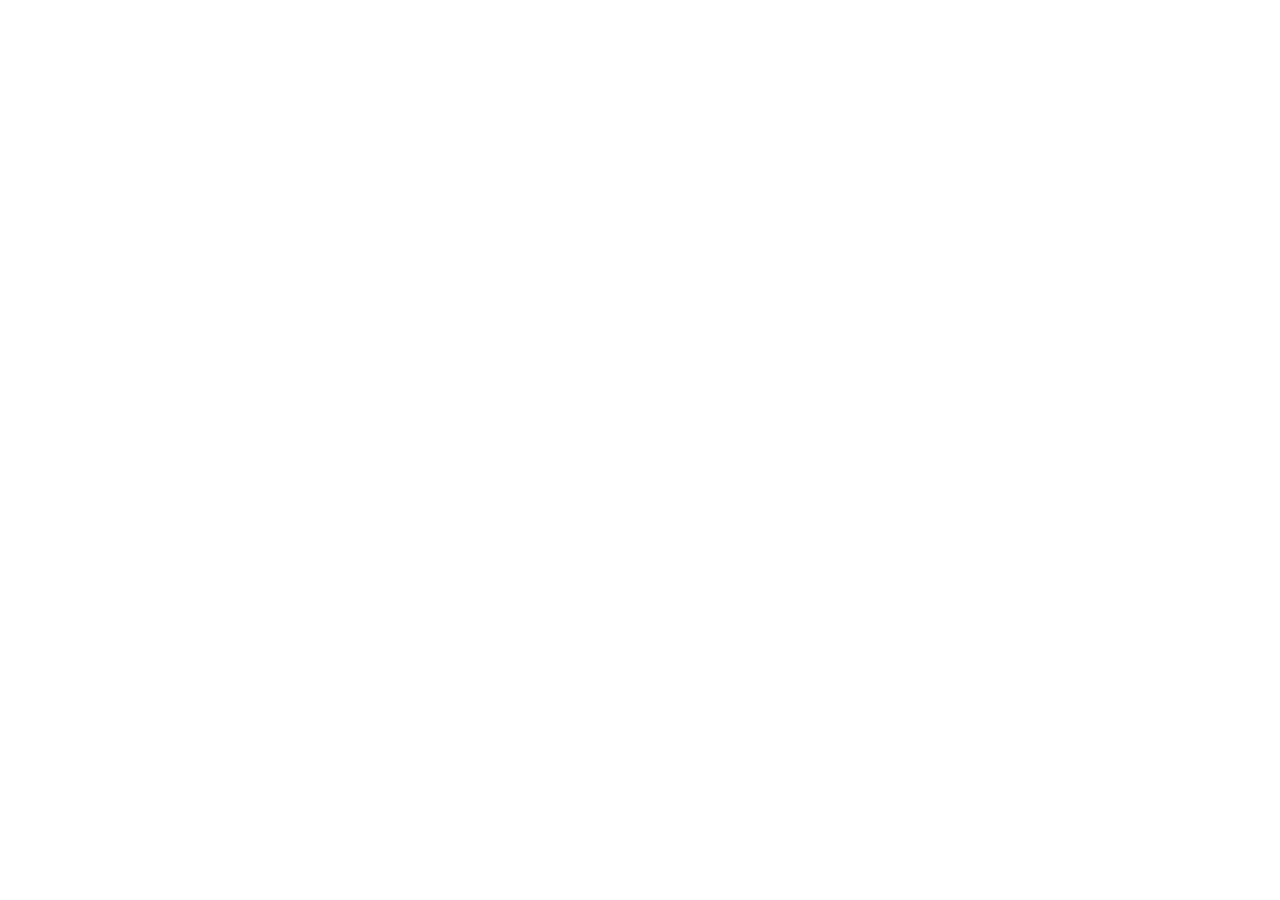
==== index.html @ 29bd6f60 "chore: set up base project structure" ====
<!DOCTYPE html>
<html lang="en">
<head>
  <meta charset="UTF-8">
  <title>TechnoVista</title>
  <link rel="stylesheet" href="css/style.css">
</head>
<body>
  <main>
    <!-- Home page content coming soon -->
  </main>
  <script src="js/script.js"></script>
</body>
</html>
---- css/style.css ----
/* TechnoVista - base stylesheet (to be built out) */
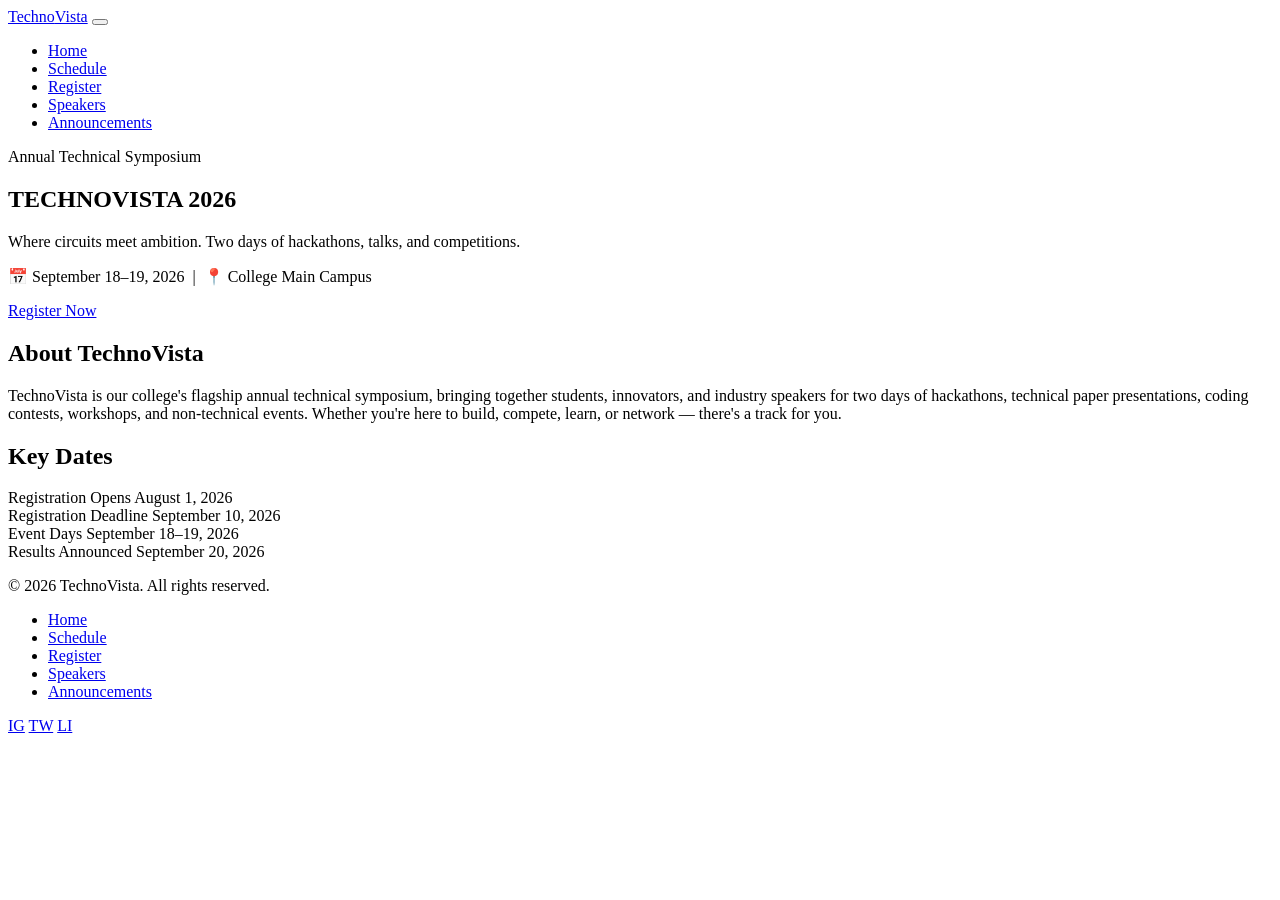
==== commit 2e8b7b03: "feat: build home page hero and key dates section" ====
--- a/index.html
+++ b/index.html
@@ -6,9 +6,84 @@
   <link rel="stylesheet" href="css/style.css">
 </head>
 <body>
+  <header class="site-header">
+    <nav class="navbar">
+      <a href="index.html" class="logo">Techno<span>Vista</span></a>
+      <button class="nav-toggle" id="navToggle" aria-label="Toggle navigation" aria-expanded="false">
+        <span></span><span></span><span></span>
+      </button>
+      <ul class="nav-links" id="navLinks">
+        <li><a href="index.html" class="active">Home</a></li>
+        <li><a href="schedule.html">Schedule</a></li>
+        <li><a href="register.html">Register</a></li>
+        <li><a href="speakers.html">Speakers</a></li>
+        <li><a href="announcements.html">Announcements</a></li>
+      </ul>
+    </nav>
+  </header>
+
   <main>
-    <!-- Home page content coming soon -->
+    <section class="hero">
+      <div class="hero-content">
+        <p class="hero-eyebrow">Annual Technical Symposium</p>
+        <h1 class="hero-title">TECHNO<span>VISTA</span> 2026</h1>
+        <p class="hero-tagline">Where circuits meet ambition. Two days of hackathons, talks, and competitions.</p>
+        <p class="hero-dates">📅 September 18&ndash;19, 2026 &nbsp;|&nbsp; 📍 College Main Campus</p>
+        <a href="register.html" class="btn btn-primary">Register Now</a>
+      </div>
+    </section>
+
+    <section class="about">
+      <h2>About TechnoVista</h2>
+      <p>
+        TechnoVista is our college's flagship annual technical symposium, bringing together students,
+        innovators, and industry speakers for two days of hackathons, technical paper presentations,
+        coding contests, workshops, and non-technical events. Whether you're here to build, compete,
+        learn, or network &mdash; there's a track for you.
+      </p>
+    </section>
+
+    <section class="key-dates">
+      <h2>Key Dates</h2>
+      <div class="key-dates-grid">
+        <div class="date-card">
+          <span class="date-label">Registration Opens</span>
+          <span class="date-value">August 1, 2026</span>
+        </div>
+        <div class="date-card">
+          <span class="date-label">Registration Deadline</span>
+          <span class="date-value">September 10, 2026</span>
+        </div>
+        <div class="date-card">
+          <span class="date-label">Event Days</span>
+          <span class="date-value">September 18&ndash;19, 2026</span>
+        </div>
+        <div class="date-card">
+          <span class="date-label">Results Announced</span>
+          <span class="date-value">September 20, 2026</span>
+        </div>
+      </div>
+    </section>
   </main>
+
+  <footer class="site-footer">
+    <div class="footer-content">
+      <p>&copy; 2026 TechnoVista. All rights reserved.</p>
+      <ul class="footer-links">
+        <li><a href="index.html">Home</a></li>
+        <li><a href="schedule.html">Schedule</a></li>
+        <li><a href="register.html">Register</a></li>
+        <li><a href="speakers.html">Speakers</a></li>
+        <li><a href="announcements.html">Announcements</a></li>
+      </ul>
+      <div class="social-links">
+        <a href="#" aria-label="Instagram">IG</a>
+        <a href="#" aria-label="Twitter">TW</a>
+        <a href="#" aria-label="LinkedIn">LI</a>
+      </div>
+    </div>
+  </footer>
+
   <script src="js/script.js"></script>
 </body>
 </html>
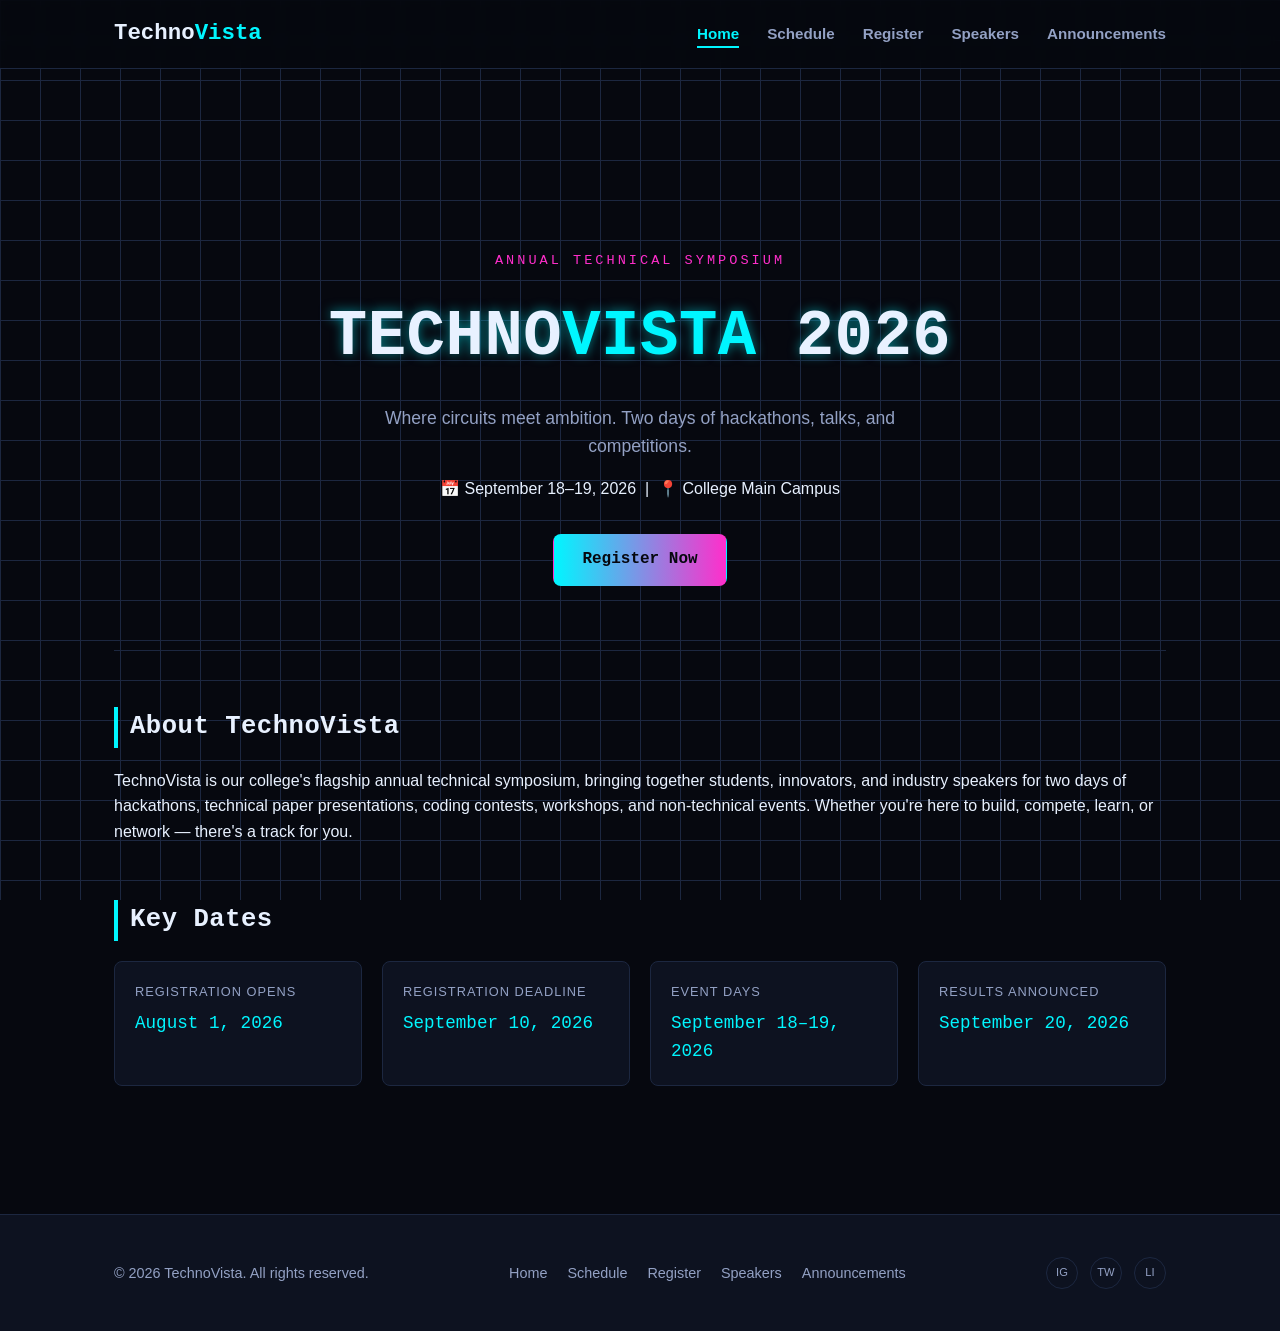
==== commit 41f76752: "style: add responsive breakpoints for mobile and tablet" ====
--- a/index.html
+++ b/index.html
@@ -2,6 +2,7 @@
 <html lang="en">
 <head>
   <meta charset="UTF-8">
+  <meta name="viewport" content="width=device-width, initial-scale=1.0">
   <title>TechnoVista</title>
   <link rel="stylesheet" href="css/style.css">
 </head>
--- a/css/style.css
+++ b/css/style.css
@@ -1 +1,672 @@
-/* TechnoVista - base stylesheet (to be built out) */
+/* ==========================================================================
+   TechnoVista - "Circuit Noir" theme
+   ========================================================================== */
+
+:root {
+  --bg-dark: #06080f;
+  --bg-panel: #0d1220;
+  --bg-panel-alt: #10182c;
+  --border-color: #1c2740;
+
+  --neon-cyan: #00f6ff;
+  --neon-magenta: #ff2ecb;
+
+  --text-primary: #e8f1ff;
+  --text-muted: #93a1c4;
+
+  --font-heading: 'Courier New', Courier, monospace;
+  --font-body: 'Segoe UI', Roboto, Arial, sans-serif;
+
+  --radius: 8px;
+  --transition: 0.25s ease;
+}
+
+* {
+  box-sizing: border-box;
+}
+
+html {
+  scroll-behavior: smooth;
+}
+
+body {
+  margin: 0;
+  background-color: var(--bg-dark);
+  background-image:
+    linear-gradient(var(--border-color) 1px, transparent 1px),
+    linear-gradient(90deg, var(--border-color) 1px, transparent 1px);
+  background-size: 40px 40px;
+  background-attachment: fixed;
+  color: var(--text-primary);
+  font-family: var(--font-body);
+  line-height: 1.6;
+}
+
+h1, h2, h3, h4 {
+  font-family: var(--font-heading);
+  letter-spacing: 0.5px;
+  color: var(--text-primary);
+}
+
+a {
+  color: var(--neon-cyan);
+  text-decoration: none;
+  transition: color var(--transition);
+}
+
+a:hover {
+  color: var(--neon-magenta);
+}
+
+main {
+  max-width: 1100px;
+  margin: 0 auto;
+  padding: 2rem 1.5rem 4rem;
+}
+
+/* ---- Buttons ---- */
+.btn {
+  display: inline-block;
+  padding: 0.75rem 1.75rem;
+  border-radius: var(--radius);
+  font-family: var(--font-heading);
+  font-weight: bold;
+  cursor: pointer;
+  border: 1px solid transparent;
+  transition: box-shadow var(--transition), transform var(--transition), background var(--transition);
+}
+
+.btn-primary {
+  background: linear-gradient(90deg, var(--neon-cyan), var(--neon-magenta));
+  color: #06080f;
+}
+
+.btn-primary:hover {
+  color: #06080f;
+  box-shadow: 0 0 12px var(--neon-cyan), 0 0 24px var(--neon-magenta);
+  transform: translateY(-2px);
+}
+
+/* ---- Header / Navbar ---- */
+.site-header {
+  position: sticky;
+  top: 0;
+  z-index: 100;
+  background: rgba(6, 8, 15, 0.9);
+  backdrop-filter: blur(6px);
+  border-bottom: 1px solid var(--border-color);
+}
+
+.navbar {
+  max-width: 1100px;
+  margin: 0 auto;
+  display: flex;
+  align-items: center;
+  justify-content: space-between;
+  padding: 1rem 1.5rem;
+}
+
+.logo {
+  font-family: var(--font-heading);
+  font-size: 1.4rem;
+  font-weight: bold;
+  color: var(--text-primary);
+}
+
+.logo span {
+  color: var(--neon-cyan);
+}
+
+.nav-links {
+  list-style: none;
+  display: flex;
+  gap: 1.75rem;
+  margin: 0;
+  padding: 0;
+}
+
+.nav-links a {
+  color: var(--text-muted);
+  font-weight: 600;
+  font-size: 0.95rem;
+  padding-bottom: 4px;
+  border-bottom: 2px solid transparent;
+}
+
+.nav-links a:hover,
+.nav-links a.active {
+  color: var(--neon-cyan);
+  border-bottom-color: var(--neon-cyan);
+}
+
+.nav-toggle {
+  display: none;
+  flex-direction: column;
+  justify-content: space-between;
+  width: 28px;
+  height: 20px;
+  background: transparent;
+  border: none;
+  cursor: pointer;
+  padding: 0;
+  z-index: 110;
+}
+
+.nav-toggle span {
+  display: block;
+  height: 2px;
+  width: 100%;
+  background: var(--neon-cyan);
+  border-radius: 2px;
+  transition: transform var(--transition), opacity var(--transition);
+}
+
+.nav-toggle.active span:nth-child(1) {
+  transform: translateY(9px) rotate(45deg);
+}
+
+.nav-toggle.active span:nth-child(2) {
+  opacity: 0;
+}
+
+.nav-toggle.active span:nth-child(3) {
+  transform: translateY(-9px) rotate(-45deg);
+}
+
+/* ---- Hero ---- */
+.hero {
+  text-align: center;
+  padding: 5rem 1.5rem 4rem;
+  border-bottom: 1px solid var(--border-color);
+}
+
+.hero-eyebrow {
+  color: var(--neon-magenta);
+  font-family: var(--font-heading);
+  text-transform: uppercase;
+  letter-spacing: 3px;
+  font-size: 0.85rem;
+}
+
+.hero-title {
+  font-size: clamp(2.2rem, 6vw, 4rem);
+  margin: 0.5rem 0;
+  text-shadow: 0 0 12px rgba(0, 246, 255, 0.5);
+}
+
+.hero-title span {
+  color: var(--neon-cyan);
+}
+
+.hero-tagline {
+  color: var(--text-muted);
+  font-size: 1.1rem;
+  max-width: 600px;
+  margin: 1rem auto;
+}
+
+.hero-dates {
+  color: var(--text-primary);
+  margin-bottom: 2rem;
+}
+
+/* ---- Generic sections / cards ---- */
+section {
+  margin-top: 3.5rem;
+}
+
+section h2 {
+  font-size: 1.6rem;
+  border-left: 4px solid var(--neon-cyan);
+  padding-left: 0.75rem;
+  margin-bottom: 1.25rem;
+}
+
+.card {
+  background: var(--bg-panel);
+  border: 1px solid var(--border-color);
+  border-radius: var(--radius);
+  padding: 1.5rem;
+  transition: box-shadow var(--transition), transform var(--transition), border-color var(--transition);
+}
+
+.card:hover {
+  border-color: var(--neon-cyan);
+  box-shadow: 0 0 16px rgba(0, 246, 255, 0.25);
+  transform: translateY(-3px);
+}
+
+/* ---- Key dates ---- */
+.key-dates-grid {
+  display: grid;
+  grid-template-columns: repeat(auto-fit, minmax(220px, 1fr));
+  gap: 1.25rem;
+}
+
+.date-card {
+  background: var(--bg-panel);
+  border: 1px solid var(--border-color);
+  border-radius: var(--radius);
+  padding: 1.25rem;
+  display: flex;
+  flex-direction: column;
+  gap: 0.4rem;
+  transition: box-shadow var(--transition), border-color var(--transition);
+}
+
+.date-card:hover {
+  border-color: var(--neon-magenta);
+  box-shadow: 0 0 16px rgba(255, 46, 203, 0.25);
+}
+
+.date-label {
+  color: var(--text-muted);
+  font-size: 0.8rem;
+  text-transform: uppercase;
+  letter-spacing: 1px;
+}
+
+.date-value {
+  font-family: var(--font-heading);
+  color: var(--neon-cyan);
+  font-size: 1.1rem;
+}
+
+/* ---- Page intro (shared across inner pages) ---- */
+.page-intro h1 {
+  font-size: clamp(1.8rem, 4vw, 2.6rem);
+  margin-bottom: 0.5rem;
+}
+
+.page-intro p {
+  color: var(--text-muted);
+  max-width: 650px;
+}
+
+/* ---- Schedule table ---- */
+.table-wrap {
+  overflow-x: auto;
+  border: 1px solid var(--border-color);
+  border-radius: var(--radius);
+}
+
+.schedule-table {
+  width: 100%;
+  border-collapse: collapse;
+  background: var(--bg-panel);
+}
+
+.schedule-table th,
+.schedule-table td {
+  padding: 0.9rem 1.1rem;
+  text-align: left;
+  border-bottom: 1px solid var(--border-color);
+  white-space: nowrap;
+}
+
+.schedule-table th {
+  font-family: var(--font-heading);
+  color: var(--neon-cyan);
+  text-transform: uppercase;
+  font-size: 0.8rem;
+  letter-spacing: 1px;
+  background: var(--bg-panel-alt);
+}
+
+.schedule-table tbody tr:hover {
+  background: var(--bg-panel-alt);
+}
+
+.schedule-table tbody tr:last-child td {
+  border-bottom: none;
+}
+
+.tag {
+  display: inline-block;
+  padding: 0.25rem 0.65rem;
+  border-radius: 999px;
+  font-size: 0.75rem;
+  font-weight: 600;
+  border: 1px solid transparent;
+}
+
+.tag-technical {
+  color: var(--neon-cyan);
+  border-color: var(--neon-cyan);
+  background: rgba(0, 246, 255, 0.08);
+}
+
+.tag-nontech {
+  color: var(--neon-magenta);
+  border-color: var(--neon-magenta);
+  background: rgba(255, 46, 203, 0.08);
+}
+
+.tag-general {
+  color: var(--text-muted);
+  border-color: var(--border-color);
+  background: var(--bg-panel-alt);
+}
+
+/* ---- Registration info cards ---- */
+.reg-info {
+  display: grid;
+  grid-template-columns: repeat(auto-fit, minmax(220px, 1fr));
+  gap: 1.25rem;
+}
+
+.reg-info .card {
+  display: flex;
+  flex-direction: column;
+  gap: 0.4rem;
+}
+
+/* ---- Form ---- */
+.reg-form {
+  background: var(--bg-panel);
+  border: 1px solid var(--border-color);
+  border-radius: var(--radius);
+  padding: 2rem;
+  max-width: 560px;
+  display: flex;
+  flex-direction: column;
+  gap: 1.25rem;
+}
+
+.form-group {
+  display: flex;
+  flex-direction: column;
+  gap: 0.4rem;
+}
+
+.form-group label {
+  font-size: 0.9rem;
+  color: var(--text-muted);
+}
+
+.form-group input,
+.form-group select {
+  background: var(--bg-panel-alt);
+  border: 1px solid var(--border-color);
+  border-radius: var(--radius);
+  padding: 0.65rem 0.9rem;
+  color: var(--text-primary);
+  font-family: var(--font-body);
+  font-size: 1rem;
+}
+
+.form-group input:focus,
+.form-group select:focus {
+  outline: none;
+  border-color: var(--neon-cyan);
+  box-shadow: 0 0 8px rgba(0, 246, 255, 0.4);
+}
+
+.form-group input.input-error,
+.form-group select.input-error {
+  border-color: var(--neon-magenta);
+}
+
+.error-msg {
+  color: var(--neon-magenta);
+  font-size: 0.8rem;
+  min-height: 1em;
+}
+
+.form-success-msg {
+  color: var(--neon-cyan);
+  font-weight: 600;
+}
+
+/* ---- Speakers ---- */
+.speakers-grid {
+  display: grid;
+  grid-template-columns: repeat(auto-fit, minmax(240px, 1fr));
+  gap: 1.5rem;
+}
+
+.speaker-card {
+  display: flex;
+  flex-direction: column;
+  gap: 0.5rem;
+}
+
+.avatar {
+  width: 64px;
+  height: 64px;
+  border-radius: 50%;
+  display: flex;
+  align-items: center;
+  justify-content: center;
+  font-family: var(--font-heading);
+  font-weight: bold;
+  font-size: 1.3rem;
+  color: var(--bg-dark);
+  background: var(--avatar-color, var(--neon-cyan));
+  margin-bottom: 0.5rem;
+}
+
+.speaker-card h3 {
+  margin: 0;
+  font-size: 1.15rem;
+}
+
+.speaker-role {
+  color: var(--neon-cyan);
+  font-size: 0.85rem;
+  margin: 0;
+}
+
+.speaker-bio {
+  color: var(--text-muted);
+  font-size: 0.9rem;
+  margin: 0;
+}
+
+.speaker-topic {
+  margin: 0.5rem 0 0;
+  font-size: 0.9rem;
+}
+
+.speaker-topic span {
+  color: var(--neon-magenta);
+  font-weight: 600;
+}
+
+/* ---- Announcements ---- */
+.announcements-feed {
+  display: flex;
+  flex-direction: column;
+  gap: 1.25rem;
+}
+
+.announcement-item h3 {
+  margin: 0.3rem 0 0.5rem;
+  font-size: 1.1rem;
+}
+
+.announcement-item p {
+  margin: 0;
+  color: var(--text-muted);
+  font-size: 0.92rem;
+}
+
+.announcement-meta {
+  display: flex;
+  align-items: center;
+  gap: 0.75rem;
+}
+
+.announcement-date {
+  color: var(--text-muted);
+  font-family: var(--font-heading);
+  font-size: 0.8rem;
+}
+
+/* ---- Footer ---- */
+.site-footer {
+  border-top: 1px solid var(--border-color);
+  background: var(--bg-panel);
+  margin-top: 4rem;
+}
+
+.footer-content {
+  max-width: 1100px;
+  margin: 0 auto;
+  padding: 2rem 1.5rem;
+  display: flex;
+  flex-wrap: wrap;
+  align-items: center;
+  justify-content: space-between;
+  gap: 1rem;
+  color: var(--text-muted);
+  font-size: 0.9rem;
+}
+
+.footer-links {
+  list-style: none;
+  display: flex;
+  gap: 1.25rem;
+  margin: 0;
+  padding: 0;
+  flex-wrap: wrap;
+}
+
+.footer-links a {
+  color: var(--text-muted);
+}
+
+.footer-links a:hover {
+  color: var(--neon-cyan);
+}
+
+.social-links {
+  display: flex;
+  gap: 0.75rem;
+}
+
+.social-links a {
+  border: 1px solid var(--border-color);
+  border-radius: 50%;
+  width: 32px;
+  height: 32px;
+  display: flex;
+  align-items: center;
+  justify-content: center;
+  font-size: 0.7rem;
+  color: var(--text-muted);
+}
+
+.social-links a:hover {
+  color: var(--neon-cyan);
+  border-color: var(--neon-cyan);
+  box-shadow: 0 0 10px rgba(0, 246, 255, 0.4);
+}
+
+/* ==========================================================================
+   Responsive breakpoints
+   ========================================================================== */
+
+@media (max-width: 768px) {
+  .nav-toggle {
+    display: flex;
+  }
+
+  .nav-links {
+    position: fixed;
+    top: 64px;
+    left: 0;
+    right: 0;
+    flex-direction: column;
+    gap: 0;
+    background: var(--bg-panel);
+    border-bottom: 1px solid var(--border-color);
+    max-height: 0;
+    overflow: hidden;
+    transition: max-height var(--transition);
+  }
+
+  .nav-links.open {
+    max-height: 400px;
+  }
+
+  .nav-links li {
+    width: 100%;
+  }
+
+  .nav-links a {
+    display: block;
+    padding: 1rem 1.5rem;
+    border-bottom: 1px solid var(--border-color);
+    border-left: 3px solid transparent;
+  }
+
+  .nav-links a:hover,
+  .nav-links a.active {
+    border-bottom-color: var(--border-color);
+    border-left-color: var(--neon-cyan);
+    background: var(--bg-panel-alt);
+  }
+
+  .hero {
+    padding: 3rem 1.25rem 2.5rem;
+  }
+
+  .footer-content {
+    flex-direction: column;
+    text-align: center;
+  }
+
+  .footer-links {
+    justify-content: center;
+  }
+
+  /* Convert schedule table rows into stacked cards */
+  .schedule-table thead {
+    display: none;
+  }
+
+  .schedule-table,
+  .schedule-table tbody,
+  .schedule-table tr,
+  .schedule-table td {
+    display: block;
+    width: 100%;
+  }
+
+  .schedule-table tr {
+    border-bottom: 1px solid var(--border-color);
+    padding: 0.75rem 0;
+  }
+
+  .schedule-table td {
+    white-space: normal;
+    border: none;
+    padding: 0.35rem 1.1rem;
+    display: flex;
+    justify-content: space-between;
+    gap: 1rem;
+  }
+
+  .schedule-table td::before {
+    content: attr(data-label);
+    color: var(--text-muted);
+    font-family: var(--font-heading);
+    font-size: 0.75rem;
+    text-transform: uppercase;
+  }
+}
+
+@media (max-width: 480px) {
+  .hero-title {
+    font-size: 2rem;
+  }
+
+  main {
+    padding: 1.5rem 1rem 3rem;
+  }
+
+  .reg-form {
+    padding: 1.25rem;
+  }
+}
